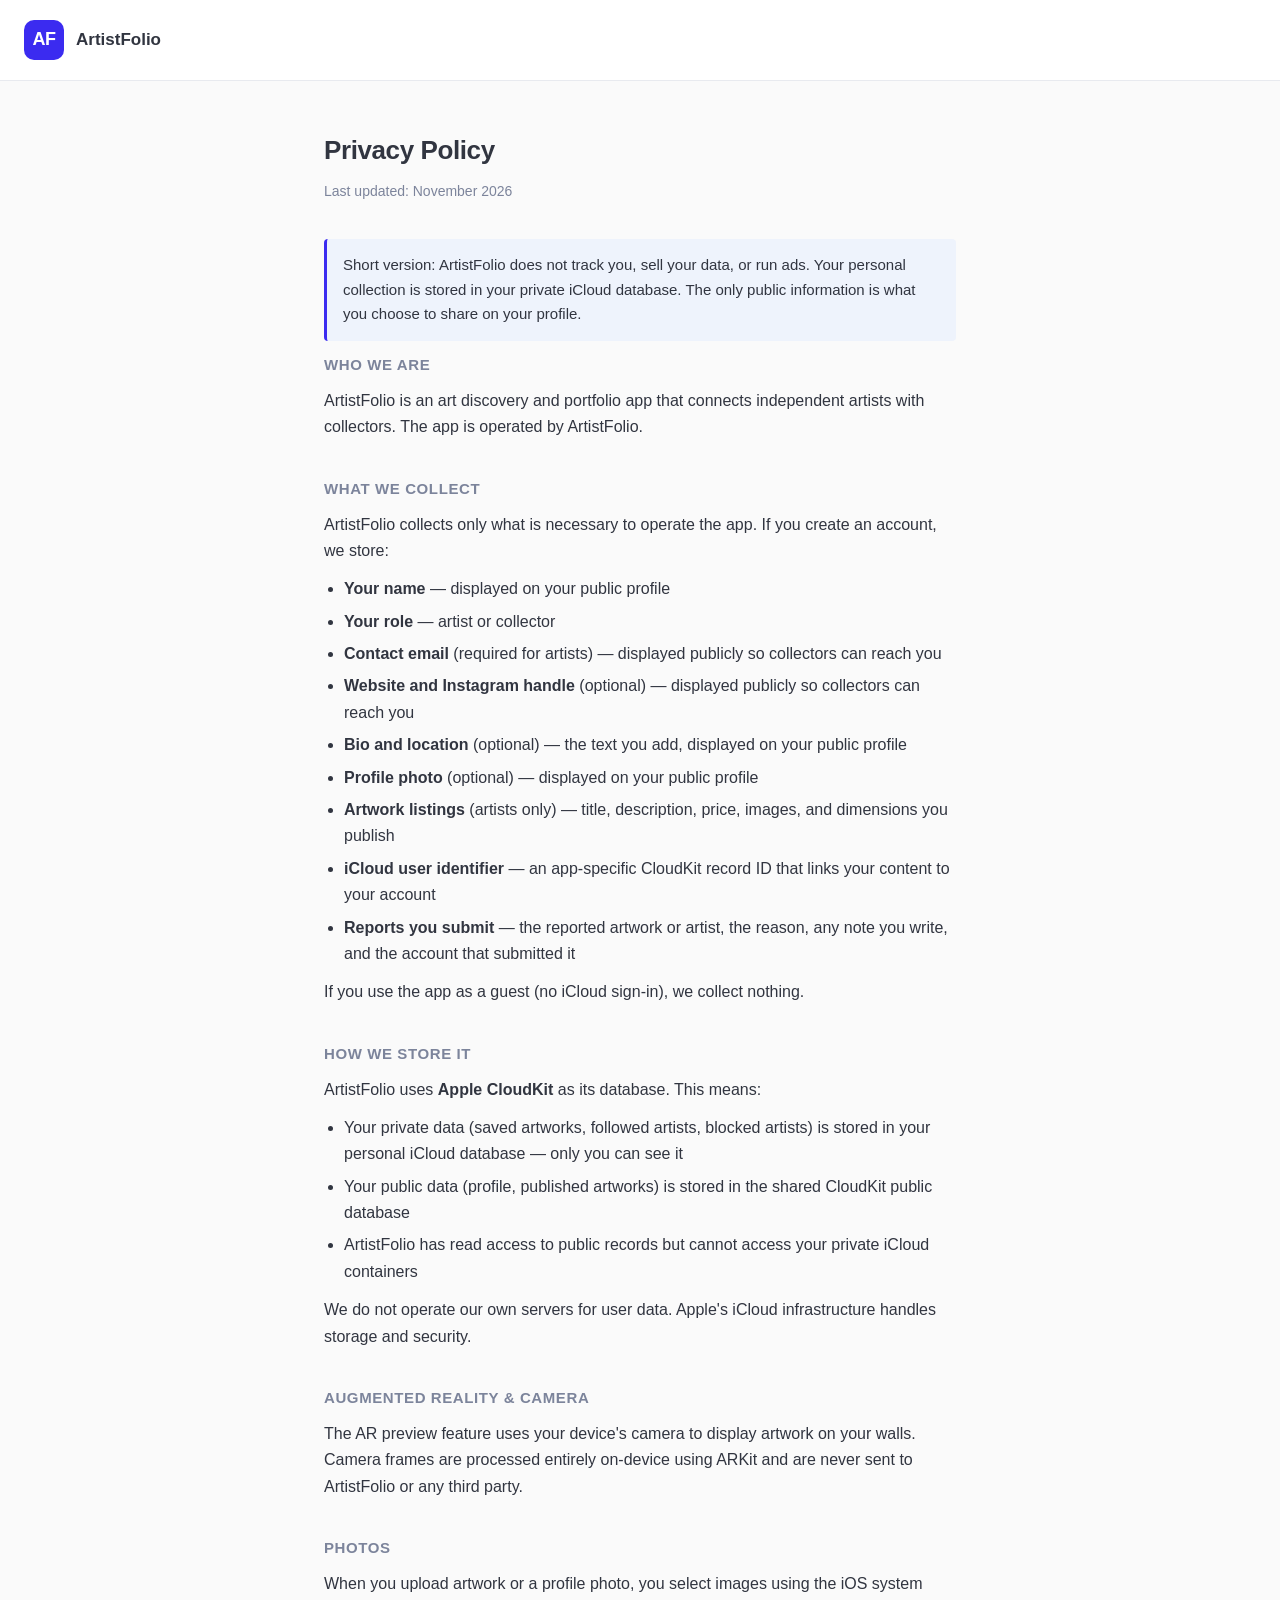
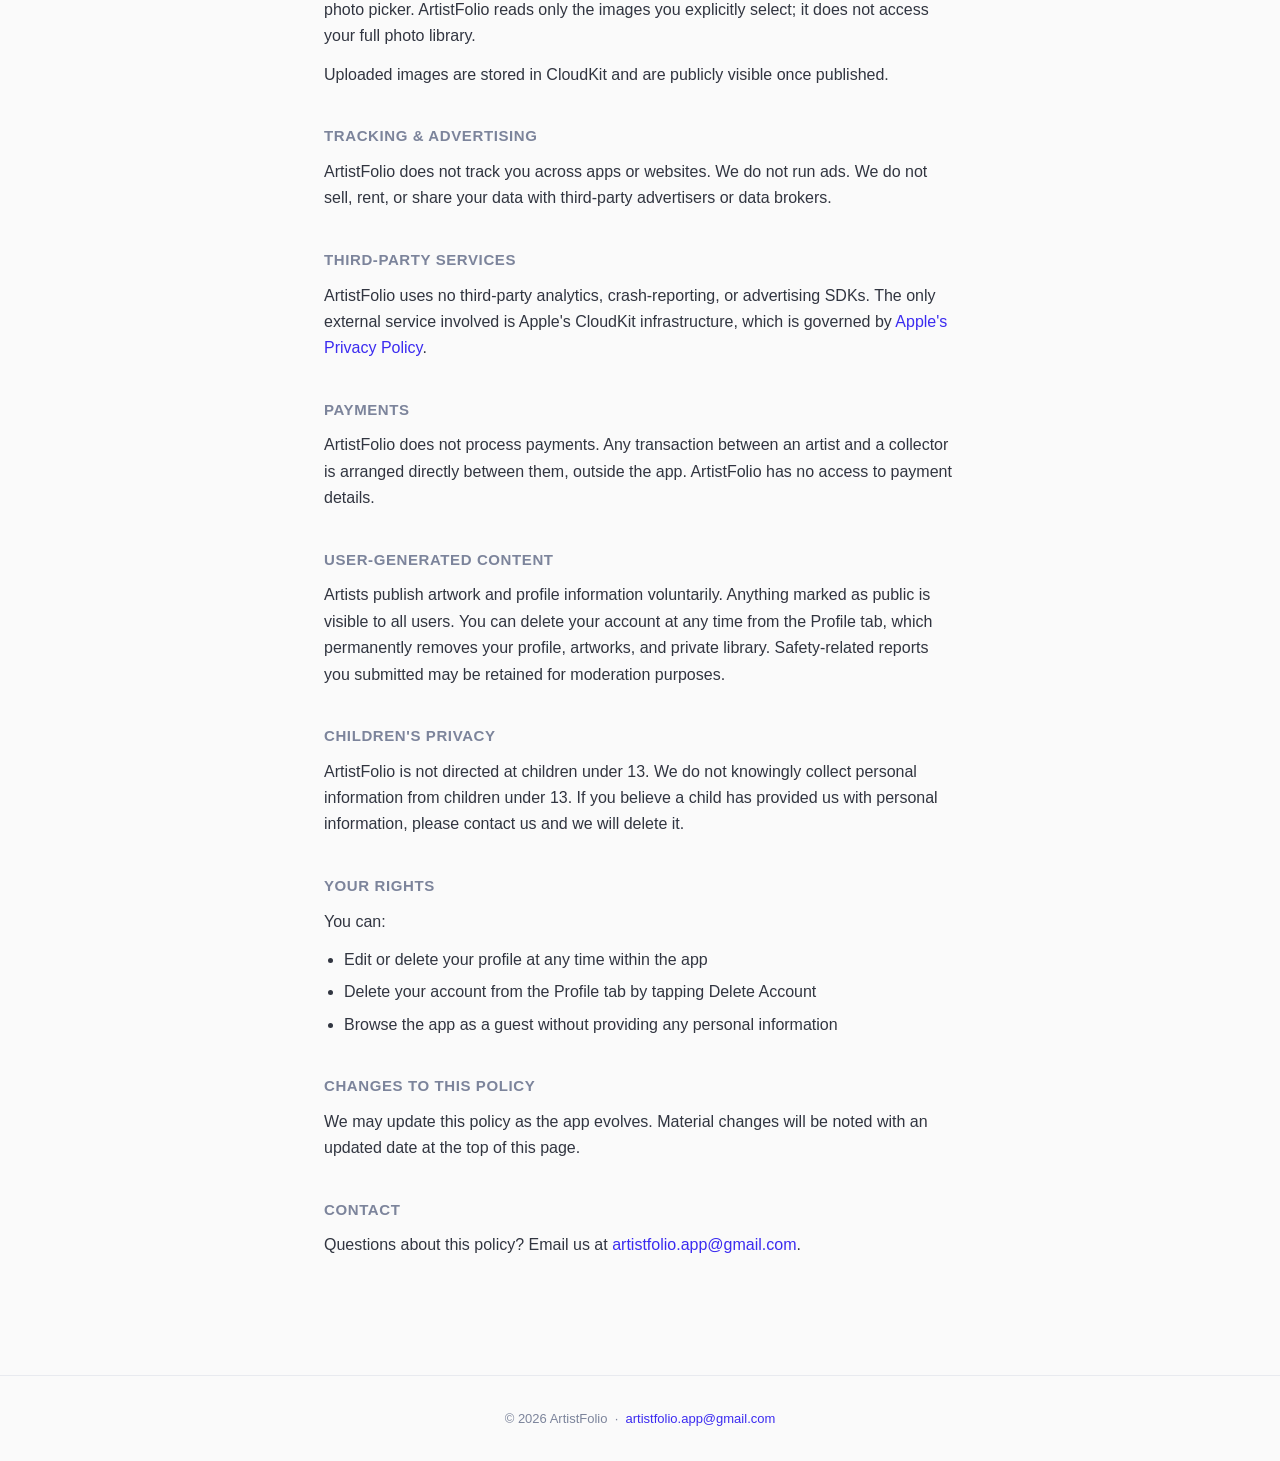
==== privacy.html @ d30d2eec "ArtistFolio landing page with parallax, support and privacy Co-Authored-By: Claude Opus 5.5 <noreply" ====
<!DOCTYPE html>
<html lang="en">
<head>
  <meta charset="UTF-8">
  <meta name="viewport" content="width=device-width, initial-scale=1.0">
  <title>Privacy Policy — ArtistFolio</title>
  <style>
    :root {
      --blue: #3B2BF0;
      --text: #313540;
      --secondary: #7C849B;
      --bg: #FAFAFA;
      --surface: #FFFFFF;
      --border: #E8EAEF;
    }
    *, *::before, *::after { box-sizing: border-box; margin: 0; padding: 0; }
    body {
      font-family: -apple-system, BlinkMacSystemFont, "Segoe UI", sans-serif;
      background: var(--bg);
      color: var(--text);
      line-height: 1.65;
      font-size: 16px;
    }
    header {
      background: var(--surface);
      border-bottom: 1px solid var(--border);
      padding: 20px 24px;
      display: flex;
      align-items: center;
      gap: 12px;
    }
    .logo {
      width: 40px; height: 40px;
      background: var(--blue);
      border-radius: 10px;
      display: flex; align-items: center; justify-content: center;
      color: white;
      font-weight: 700;
      font-size: 18px;
      letter-spacing: -0.5px;
      flex-shrink: 0;
    }
    header h1 { font-size: 17px; font-weight: 600; }
    main {
      max-width: 680px;
      margin: 0 auto;
      padding: 48px 24px 80px;
    }
    h2 {
      font-size: 26px;
      font-weight: 700;
      letter-spacing: -0.4px;
      margin-bottom: 8px;
    }
    .updated {
      color: var(--secondary);
      font-size: 14px;
      margin-bottom: 36px;
    }
    section { margin-bottom: 36px; }
    h3 {
      font-size: 15px;
      font-weight: 600;
      text-transform: uppercase;
      letter-spacing: 0.6px;
      color: var(--secondary);
      margin-bottom: 10px;
    }
    p { margin-bottom: 12px; }
    ul { margin: 10px 0 12px 20px; }
    li { margin-bottom: 6px; }
    a { color: var(--blue); text-decoration: none; }
    a:hover { text-decoration: underline; }
    .highlight {
      background: #EEF3FC;
      border-left: 3px solid var(--blue);
      border-radius: 4px;
      padding: 14px 16px;
      margin-bottom: 12px;
      font-size: 15px;
    }
    footer {
      text-align: center;
      color: var(--secondary);
      font-size: 13px;
      padding: 32px 24px;
      border-top: 1px solid var(--border);
    }
    @media (prefers-color-scheme: dark) {
      :root {
        --bg: #0F0F12;
        --surface: #1A1A1F;
        --text: #E8E9EE;
        --secondary: #9099B0;
        --border: #2A2A32;
      }
      .highlight { background: #1C2540; }
      .logo { background: #3B2BF0; }
    }
  </style>
</head>
<body>

<header>
  <a href="/" style="display:contents;color:inherit;text-decoration:none"><div class="logo">AF</div>
  <h1>ArtistFolio</h1></a>
</header>

<main>
  <h2>Privacy Policy</h2>
  <p class="updated">Last updated: November 2026</p>

  <div class="highlight">
    Short version: ArtistFolio does not track you, sell your data, or run ads. Your personal collection is stored in your private iCloud database. The only public information is what you choose to share on your profile.
  </div>

  <section>
    <h3>Who We Are</h3>
    <p>ArtistFolio is an art discovery and portfolio app that connects independent artists with collectors. The app is operated by ArtistFolio.</p>
  </section>

  <section>
    <h3>What We Collect</h3>
    <p>ArtistFolio collects only what is necessary to operate the app. If you create an account, we store:</p>
    <ul>
      <li><strong>Your name</strong> — displayed on your public profile</li>
      <li><strong>Your role</strong> — artist or collector</li>
      <li><strong>Contact email</strong> (required for artists) — displayed publicly so collectors can reach you</li>
      <li><strong>Website and Instagram handle</strong> (optional) — displayed publicly so collectors can reach you</li>
      <li><strong>Bio and location</strong> (optional) — the text you add, displayed on your public profile</li>
      <li><strong>Profile photo</strong> (optional) — displayed on your public profile</li>
      <li><strong>Artwork listings</strong> (artists only) — title, description, price, images, and dimensions you publish</li>
      <li><strong>iCloud user identifier</strong> — an app-specific CloudKit record ID that links your content to your account</li>
      <li><strong>Reports you submit</strong> — the reported artwork or artist, the reason, any note you write, and the account that submitted it</li>
    </ul>
    <p>If you use the app as a guest (no iCloud sign-in), we collect nothing.</p>
  </section>

  <section>
    <h3>How We Store It</h3>
    <p>ArtistFolio uses <strong>Apple CloudKit</strong> as its database. This means:</p>
    <ul>
      <li>Your private data (saved artworks, followed artists, blocked artists) is stored in your personal iCloud database — only you can see it</li>
      <li>Your public data (profile, published artworks) is stored in the shared CloudKit public database</li>
      <li>ArtistFolio has read access to public records but cannot access your private iCloud containers</li>
    </ul>
    <p>We do not operate our own servers for user data. Apple's iCloud infrastructure handles storage and security.</p>
  </section>

  <section>
    <h3>Augmented Reality & Camera</h3>
    <p>The AR preview feature uses your device's camera to display artwork on your walls. Camera frames are processed entirely on-device using ARKit and are never sent to ArtistFolio or any third party.</p>
  </section>

  <section>
    <h3>Photos</h3>
    <p>When you upload artwork or a profile photo, you select images using the iOS system photo picker. ArtistFolio reads only the images you explicitly select; it does not access your full photo library.</p>
    <p>Uploaded images are stored in CloudKit and are publicly visible once published.</p>
  </section>

  <section>
    <h3>Tracking & Advertising</h3>
    <p>ArtistFolio does not track you across apps or websites. We do not run ads. We do not sell, rent, or share your data with third-party advertisers or data brokers.</p>
  </section>

  <section>
    <h3>Third-Party Services</h3>
    <p>ArtistFolio uses no third-party analytics, crash-reporting, or advertising SDKs. The only external service involved is Apple's CloudKit infrastructure, which is governed by <a href="https://www.apple.com/legal/privacy/" target="_blank">Apple's Privacy Policy</a>.</p>
  </section>

  <section>
    <h3>Payments</h3>
    <p>ArtistFolio does not process payments. Any transaction between an artist and a collector is arranged directly between them, outside the app. ArtistFolio has no access to payment details.</p>
  </section>

  <section>
    <h3>User-Generated Content</h3>
    <p>Artists publish artwork and profile information voluntarily. Anything marked as public is visible to all users. You can delete your account at any time from the Profile tab, which permanently removes your profile, artworks, and private library. Safety-related reports you submitted may be retained for moderation purposes.</p>
  </section>

  <section>
    <h3>Children's Privacy</h3>
    <p>ArtistFolio is not directed at children under 13. We do not knowingly collect personal information from children under 13. If you believe a child has provided us with personal information, please contact us and we will delete it.</p>
  </section>

  <section>
    <h3>Your Rights</h3>
    <p>You can:</p>
    <ul>
      <li>Edit or delete your profile at any time within the app</li>
      <li>Delete your account from the Profile tab by tapping Delete Account</li>
      <li>Browse the app as a guest without providing any personal information</li>
    </ul>
  </section>

  <section>
    <h3>Changes to This Policy</h3>
    <p>We may update this policy as the app evolves. Material changes will be noted with an updated date at the top of this page.</p>
  </section>

  <section>
    <h3>Contact</h3>
    <p>Questions about this policy? Email us at <a href="mailto:artistfolio.app@gmail.com">artistfolio.app@gmail.com</a>.</p>
  </section>
</main>

<footer>
  © 2026 ArtistFolio &nbsp;·&nbsp; <a href="mailto:artistfolio.app@gmail.com">artistfolio.app@gmail.com</a>
</footer>

</body>
</html>
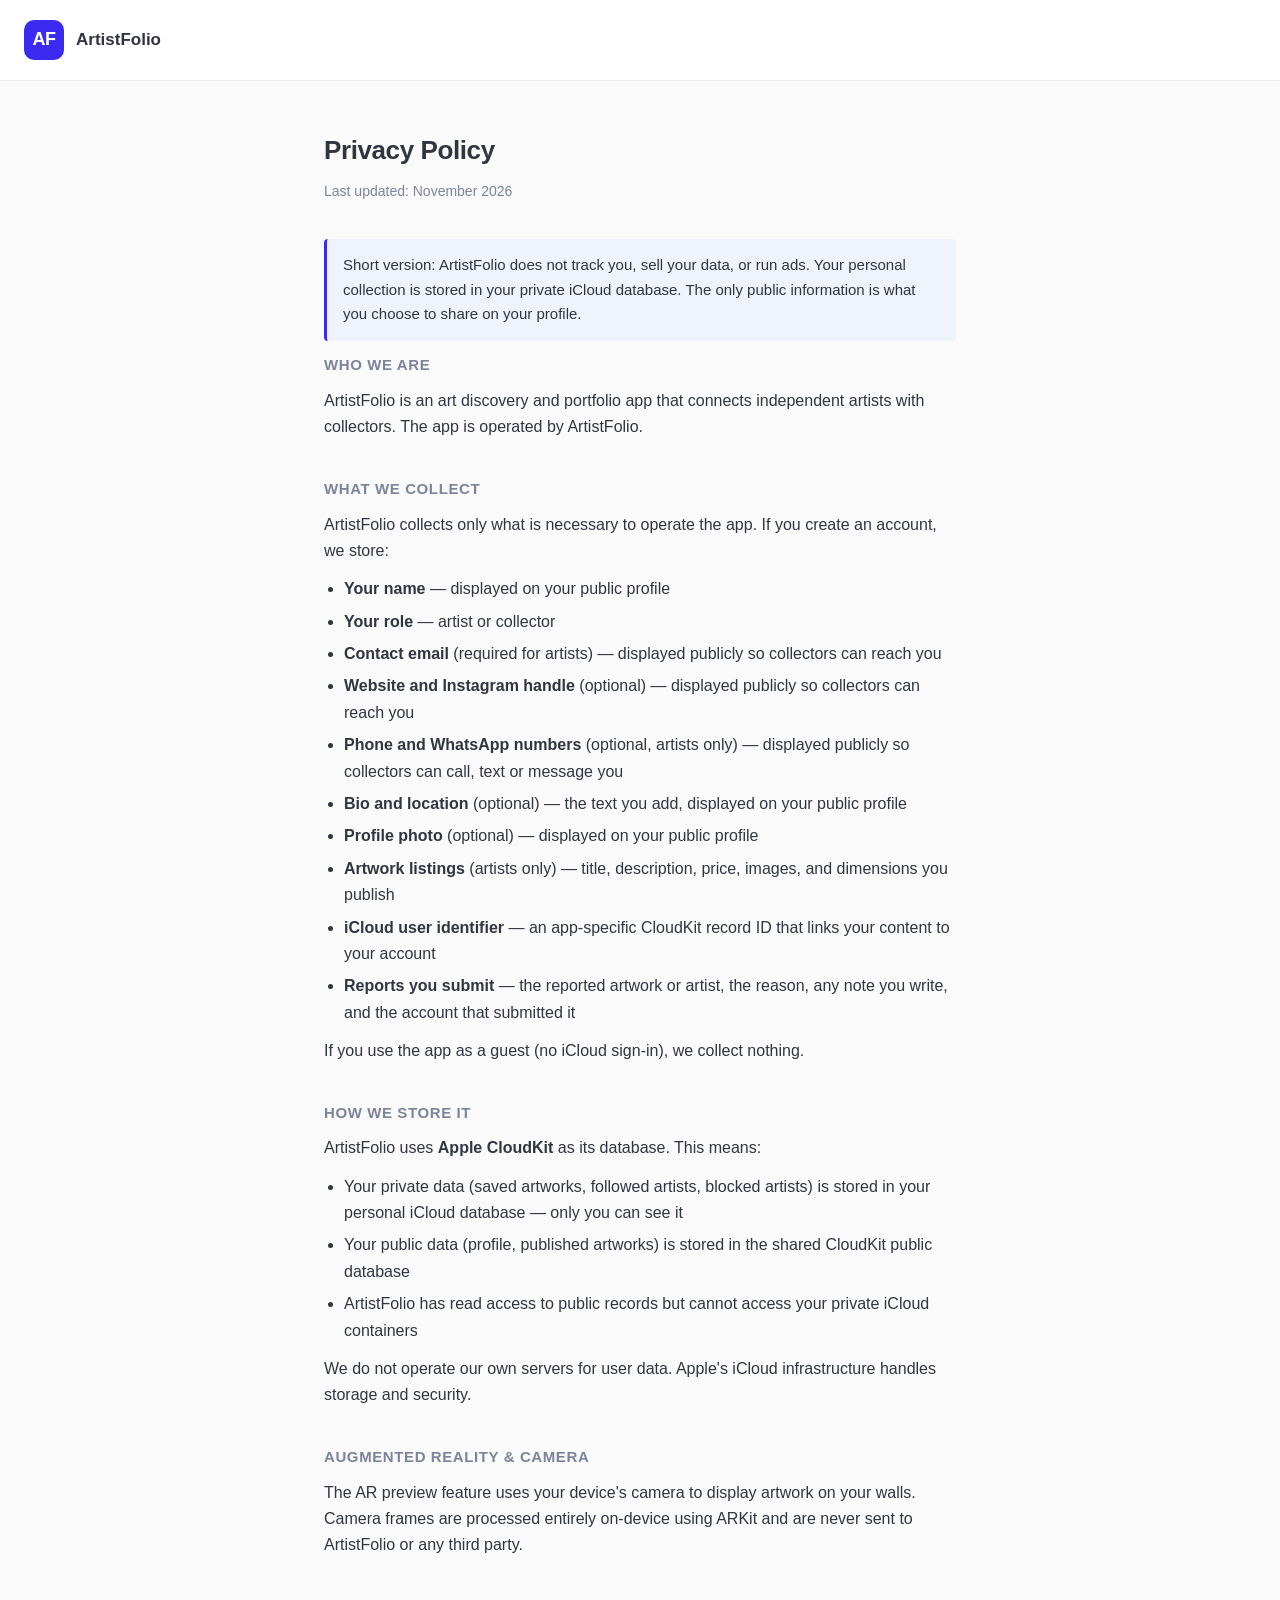
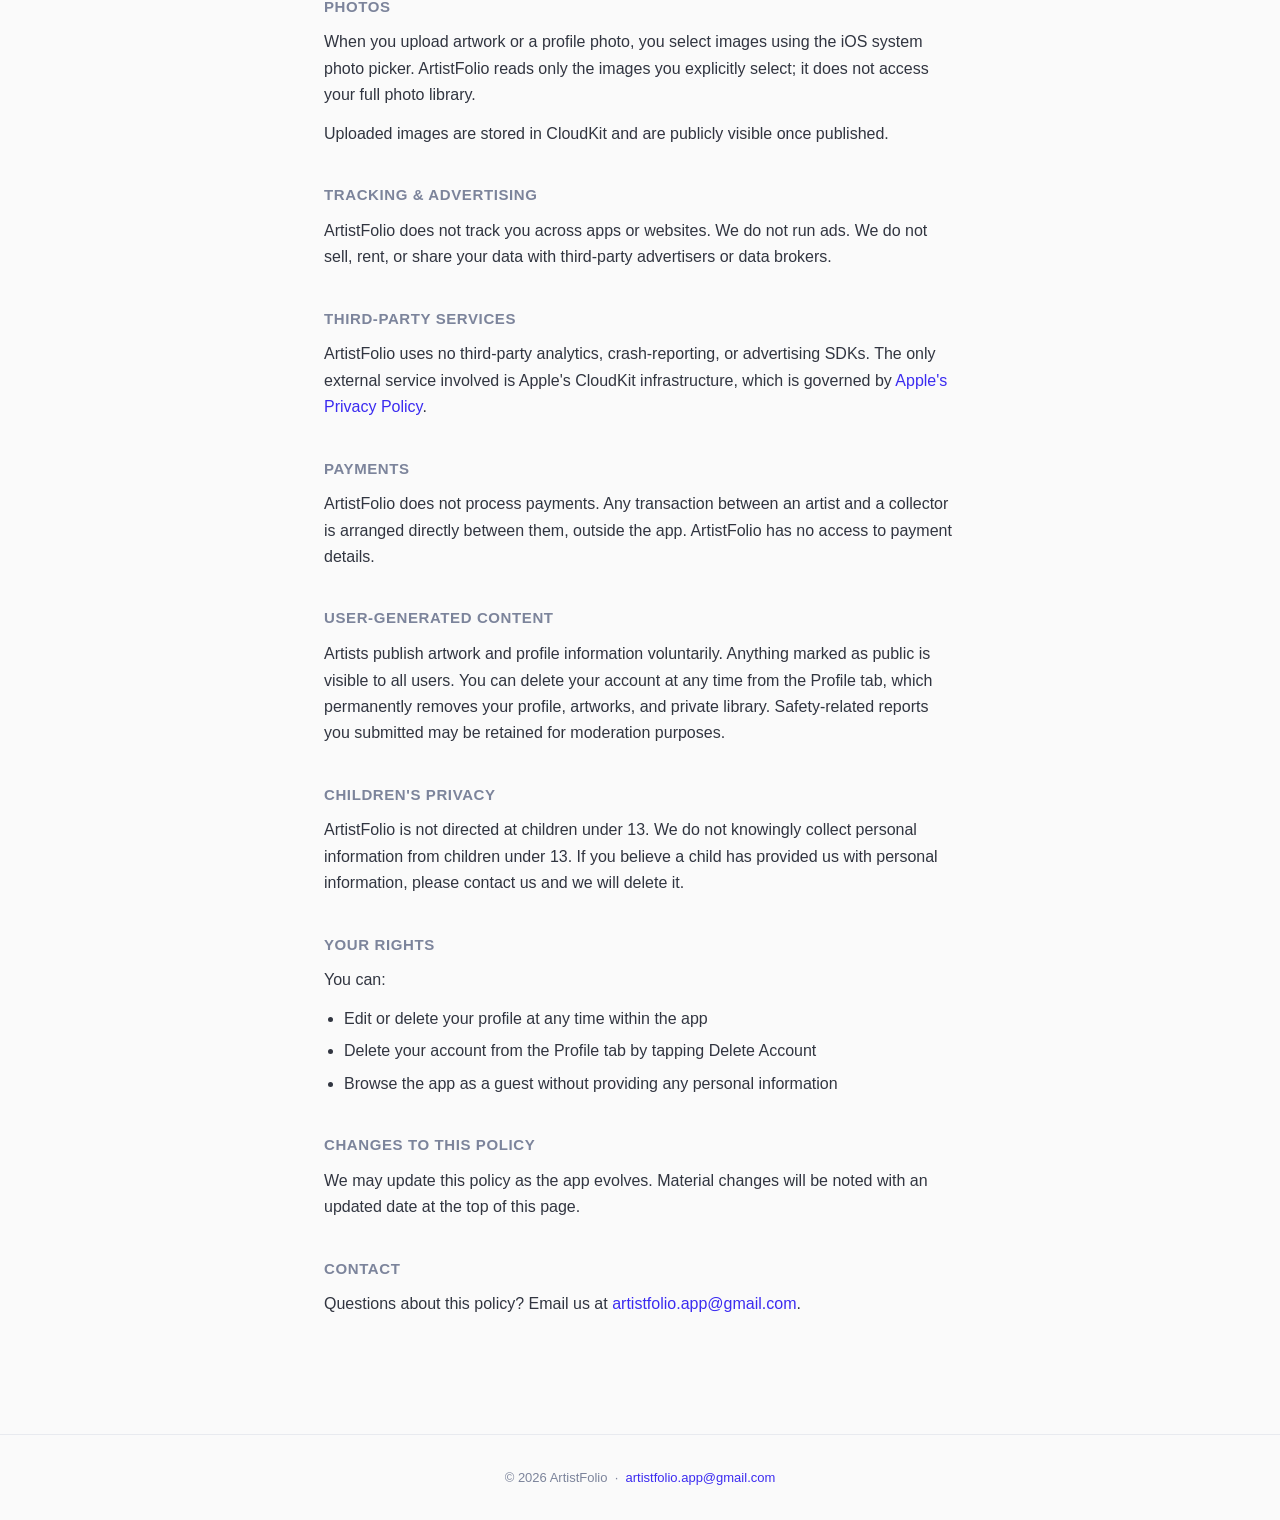
==== commit aa600fde: "Add care guide, phone privacy line and universal link files - privacy.html: list optional public pho" ====
--- a/privacy.html
+++ b/privacy.html
@@ -127,6 +127,7 @@
       <li><strong>Your role</strong> — artist or collector</li>
       <li><strong>Contact email</strong> (required for artists) — displayed publicly so collectors can reach you</li>
       <li><strong>Website and Instagram handle</strong> (optional) — displayed publicly so collectors can reach you</li>
+      <li><strong>Phone and WhatsApp numbers</strong> (optional, artists only) — displayed publicly so collectors can call, text or message you</li>
       <li><strong>Bio and location</strong> (optional) — the text you add, displayed on your public profile</li>
       <li><strong>Profile photo</strong> (optional) — displayed on your public profile</li>
       <li><strong>Artwork listings</strong> (artists only) — title, description, price, images, and dimensions you publish</li>
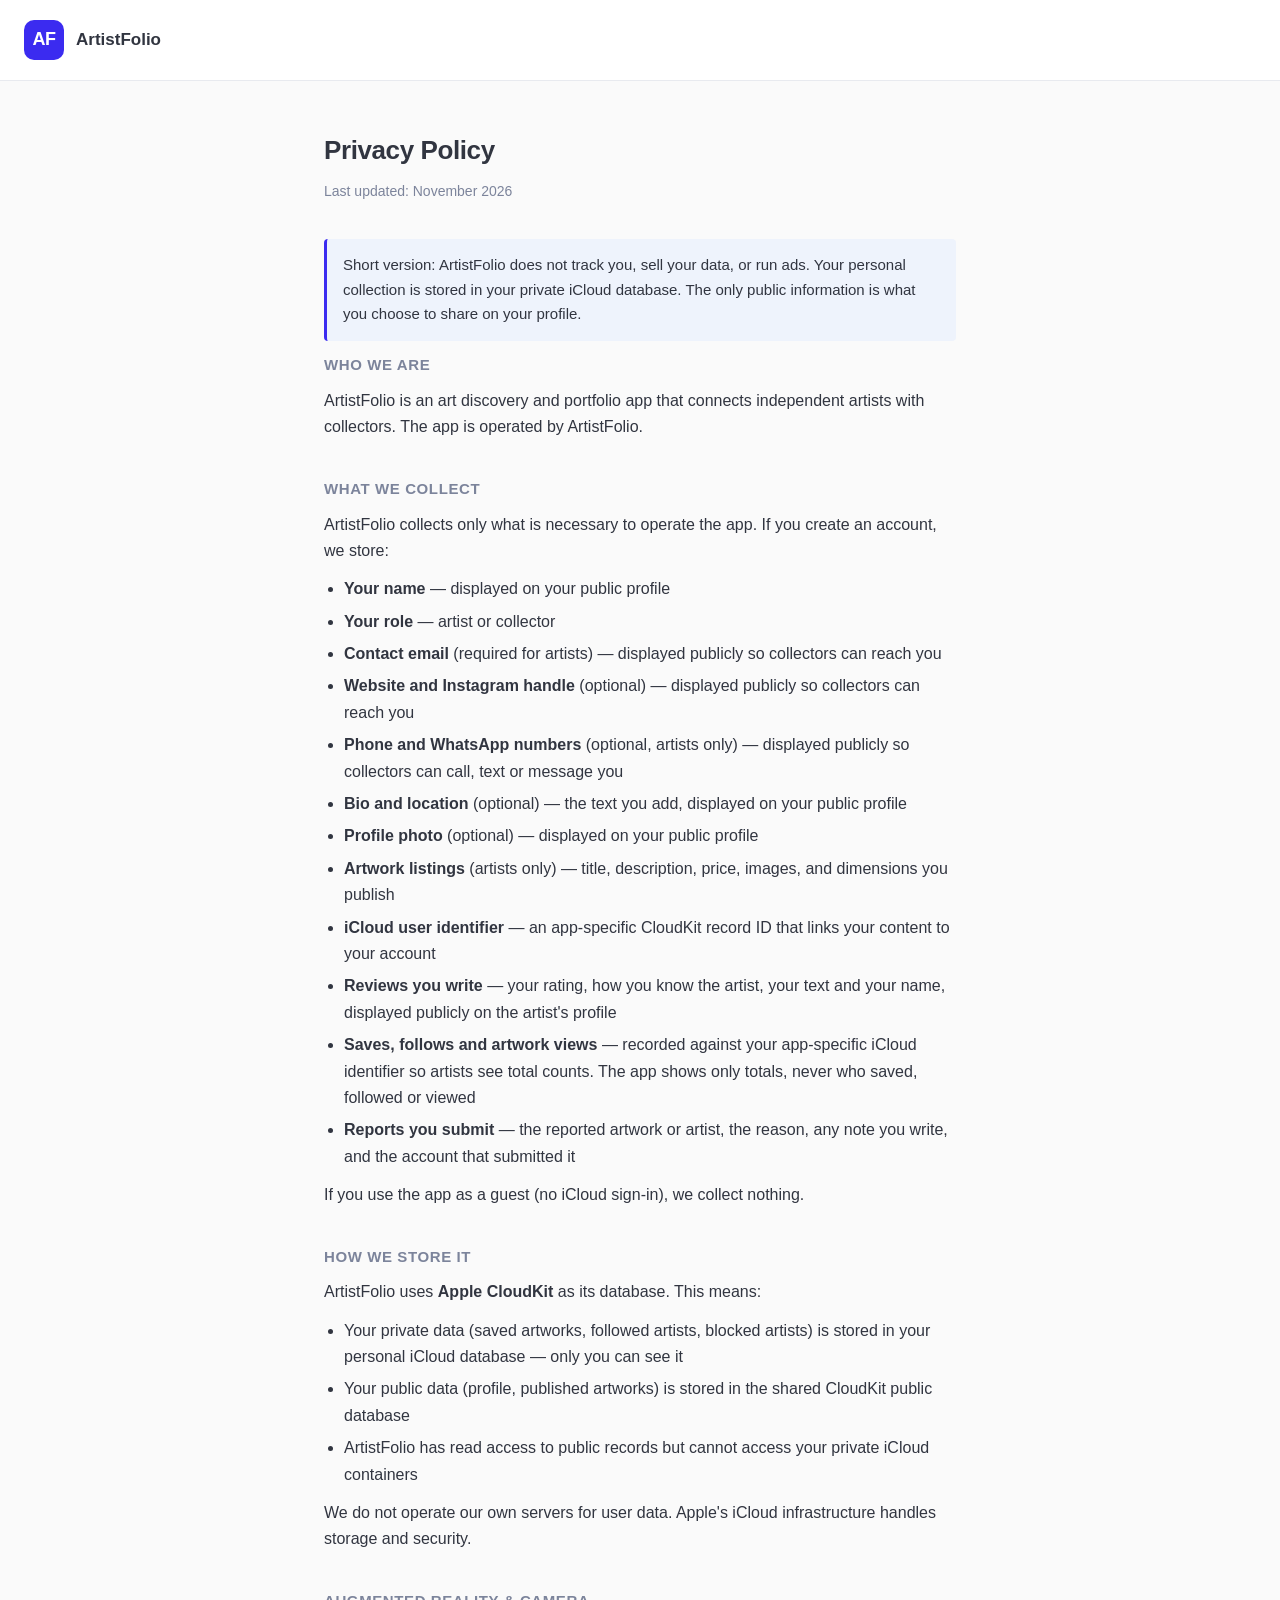
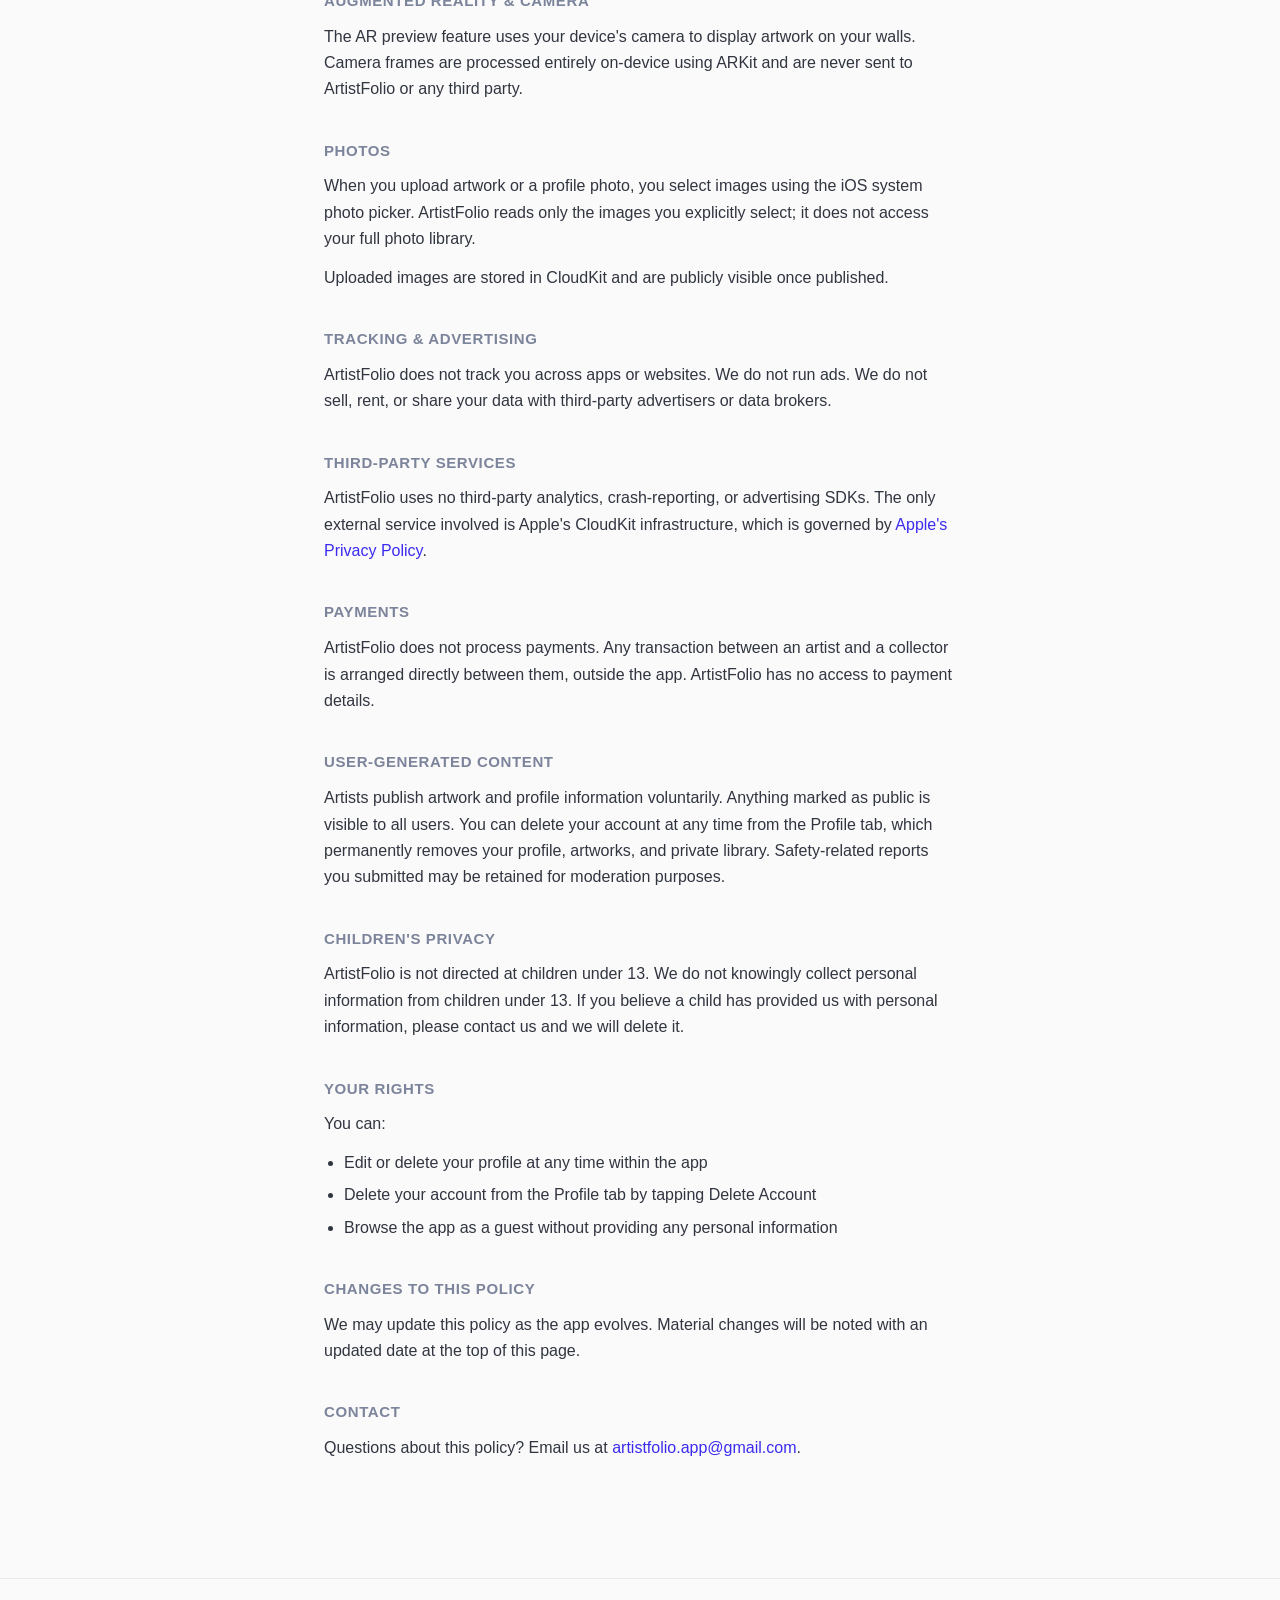
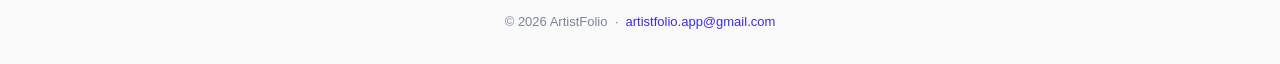
==== commit 7d5d2ab7: "Add reviews and activity counts to privacy policy Co-Authored-By: Claude Opus 5.5 <noreply@anthropic" ====
--- a/privacy.html
+++ b/privacy.html
@@ -132,6 +132,8 @@
       <li><strong>Profile photo</strong> (optional) — displayed on your public profile</li>
       <li><strong>Artwork listings</strong> (artists only) — title, description, price, images, and dimensions you publish</li>
       <li><strong>iCloud user identifier</strong> — an app-specific CloudKit record ID that links your content to your account</li>
+      <li><strong>Reviews you write</strong> — your rating, how you know the artist, your text and your name, displayed publicly on the artist's profile</li>
+      <li><strong>Saves, follows and artwork views</strong> — recorded against your app-specific iCloud identifier so artists see total counts. The app shows only totals, never who saved, followed or viewed</li>
       <li><strong>Reports you submit</strong> — the reported artwork or artist, the reason, any note you write, and the account that submitted it</li>
     </ul>
     <p>If you use the app as a guest (no iCloud sign-in), we collect nothing.</p>
